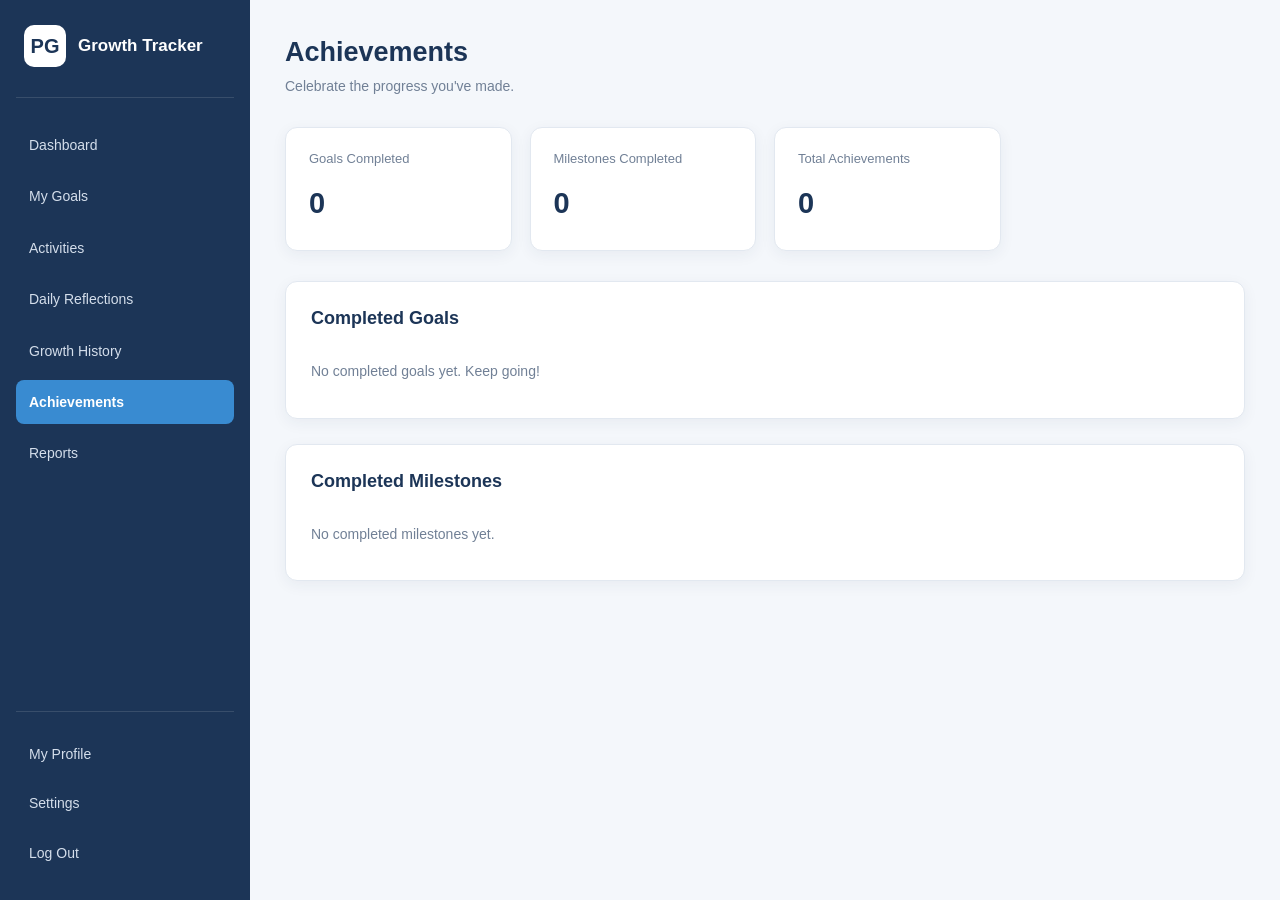
==== frontend/achievements.html @ 1928756f "Completed frontend testing and created backend structure" ====
<!DOCTYPE html>
<html lang="en">
<head>
    <meta charset="UTF-8">
    <meta name="viewport" content="width=device-width, initial-scale=1.0">
    <title>Achievements | Personal Growth Tracker</title>
    <link rel="stylesheet" href="css/style.css">
</head>
<body class="app-page">

    <aside class="sidebar">
        <div class="sidebar-brand">
            <div class="brand-logo">PG</div>
            <h2>Growth Tracker</h2>
        </div>
        <nav class="sidebar-nav">
            <a href="dashboard.html">Dashboard</a>
            <a href="goals.html">My Goals</a>
            <a href="activities.html">Activities</a>
            <a href="reflections.html">Daily Reflections</a>
            <a href="growth-history.html">Growth History</a>
            <a href="achievements.html" class="active">Achievements</a>
            <a href="reports.html">Reports</a>
        </nav>
        <div class="sidebar-bottom">
            <a href="profile.html">My Profile</a>
            <a href="settings.html">Settings</a>
            <a href="index.html">Log Out</a>
        </div>
    </aside>

    <main class="main-content">
        <header class="page-header">
            <div>
                <h1>Achievements</h1>
                <p>Celebrate the progress you've made.</p>
            </div>
        </header>

        <section class="stats-grid">
            <article class="stat-card">
                <h3>Goals Completed</h3>
                <p id="achievement-goals-count">0</p>
            </article>

            <article class="stat-card">
                <h3>Milestones Completed</h3>
                <p id="achievement-milestones-count">0</p>
            </article>

            <article class="stat-card">
                <h3>Total Achievements</h3>
                <p id="achievement-total-count">0</p>
            </article>
        </section>

        <section class="content-section">
            <h2>Completed Goals</h2>
            <div id="completed-goals-container" class="content-list"></div>
        </section>

        <section class="content-section">
            <h2>Completed Milestones</h2>
            <div id="completed-milestones-container" class="content-list"></div>
        </section>
    </main>

    <script src="js/common.js"></script>
    <script src="js/achievements.js"></script>
</body>
</html>
---- frontend/css/style.css ----
/* =====================================================
   PERSONAL GROWTH TRACKER
   Main Stylesheet
   Owner: Musa Tiyiselani Mathebula
===================================================== */


/* =====================================================
   1. GLOBAL STYLES
===================================================== */

:root {
    --primary: #1c3557;
    --primary-light: #245586;
    --secondary: #398bd1;
    --secondary-light: #e8f3fc;

    --background: #f4f7fb;
    --surface: #ffffff;

    --text-primary: #263445;
    --text-secondary: #718096;

    --border: #e2e8f0;

    --success: #28a36a;
    --success-light: #e8f7ef;

    --warning: #e6a23c;
    --warning-light: #fff6e5;

    --danger: #dc5353;
    --danger-light: #fff0f0;

    --shadow: 0 4px 15px rgba(28, 53, 87, 0.06);

    --radius: 12px;
    --transition: 0.25s ease;
}

* {
    margin: 0;
    padding: 0;
    box-sizing: border-box;
}

html {
    scroll-behavior: smooth;
}

body {
    font-family: "Roboto", Arial, sans-serif;
    background: var(--background);
    color: var(--text-primary);
    font-size: 15px;
    line-height: 1.6;
}

button,
input,
select,
textarea {
    font: inherit;
}

button {
    cursor: pointer;
}

a {
    color: var(--secondary);
    text-decoration: none;
    transition: var(--transition);
}

a:hover {
    color: var(--primary);
}

h1,
h2,
h3,
h4 {
    color: var(--primary);
    line-height: 1.3;
}

p {
    color: var(--text-secondary);
}

img {
    max-width: 100%;
}


/* =====================================================
   2. BUTTONS
===================================================== */

.primary-button,
.secondary-button {
    display: inline-flex;
    justify-content: center;
    align-items: center;
    gap: 8px;

    padding: 11px 20px;

    border: none;
    border-radius: 8px;

    font-weight: 600;
    font-size: 14px;

    transition: var(--transition);
}

.primary-button {
    background: var(--primary);
    color: white;
}

.primary-button:hover {
    background: var(--primary-light);
    color: white;
    transform: translateY(-1px);
}

.secondary-button {
    background: var(--secondary-light);
    color: var(--primary);
    border: 1px solid var(--border);
}

.secondary-button:hover {
    background: #d8eafa;
}

button:disabled {
    opacity: 0.6;
    cursor: not-allowed;
}


/* =====================================================
   3. FORM ELEMENTS
===================================================== */

.app-form {
    width: 100%;
    max-width: 750px;
}

.form-group {
    display: flex;
    flex-direction: column;
    gap: 7px;
    margin-bottom: 20px;
}

.form-group label {
    color: var(--text-primary);
    font-size: 14px;
    font-weight: 600;
}

input,
select,
textarea {
    width: 100%;
    padding: 12px 14px;

    background: var(--surface);
    color: var(--text-primary);

    border: 1px solid var(--border);
    border-radius: 8px;

    outline: none;
    transition: var(--transition);
}

input:focus,
select:focus,
textarea:focus {
    border-color: var(--secondary);
    box-shadow: 0 0 0 3px rgba(57, 139, 209, 0.12);
}

input::placeholder,
textarea::placeholder {
    color: #a0aec0;
}

textarea {
    resize: vertical;
    min-height: 100px;
}

input[type="checkbox"] {
    width: 16px;
    height: 16px;
    accent-color: var(--primary);
    cursor: pointer;
}

.remember-option {
    display: flex;
    align-items: center;
    gap: 8px;
    font-size: 13px;
    font-weight: 400;
}

.remember-option input {
    width: auto;
}

.form-message {
    margin-top: 12px;
    font-size: 13px;
    font-weight: 500;
}


/* =====================================================
   4. LOGIN, REGISTER AND PASSWORD RECOVERY
===================================================== */

.auth-page {
    min-height: 100vh;

    display: flex;
    align-items: center;
    justify-content: center;

    padding: 30px 18px;

    background:
        radial-gradient(circle at top left, #e1effc, transparent 40%),
        var(--background);
}

.auth-container {
    width: 100%;
    max-width: 460px;
    margin: auto;
}

.auth-brand {
    text-align: center;
    margin-bottom: 30px;
}

.brand-logo {
    width: 52px;
    height: 52px;

    display: flex;
    align-items: center;
    justify-content: center;

    background: var(--primary);
    color: white;

    border-radius: 14px;

    font-size: 20px;
    font-weight: 700;
}

.auth-brand .brand-logo {
    margin: 0 auto 15px;
}

.auth-brand h1 {
    font-size: 25px;
    margin-bottom: 8px;
}

.auth-brand p {
    font-size: 14px;
    max-width: 330px;
    margin: auto;
}

.auth-card {
    background: var(--surface);
    padding: 35px;

    border: 1px solid var(--border);
    border-radius: 16px;

    box-shadow: var(--shadow);
}

.auth-heading {
    text-align: center;
    margin-bottom: 28px;
}

.auth-heading h2 {
    font-size: 23px;
    margin-bottom: 8px;
}

.auth-heading p {
    font-size: 13px;
}

.auth-card .form-group {
    margin-bottom: 18px;
}

.auth-card .primary-button {
    width: 100%;
    margin-top: 5px;
}

.auth-options {
    display: flex;
    justify-content: space-between;
    align-items: center;
    gap: 10px;

    margin-bottom: 20px;

    font-size: 12px;
}

.auth-options a {
    font-weight: 600;
}

.auth-footer {
    text-align: center;
    margin-top: 25px;
    font-size: 13px;
}

.auth-footer a {
    font-weight: 600;
}

.auth-bottom {
    text-align: center;
    margin-top: 25px;
    font-size: 12px;
    color: var(--text-secondary);
}


/* =====================================================
   5. MAIN APPLICATION LAYOUT
===================================================== */

.app-page {
    min-height: 100vh;
}

.sidebar {
    width: 250px;
    height: 100vh;

    position: fixed;
    top: 0;
    left: 0;
    z-index: 100;

    display: flex;
    flex-direction: column;

    padding: 25px 16px;

    background: var(--primary);
    color: white;
}

.sidebar-brand {
    display: flex;
    align-items: center;
    gap: 12px;

    padding: 0 8px 30px;

    border-bottom: 1px solid rgba(255, 255, 255, 0.12);
}

.sidebar-brand .brand-logo {
    width: 42px;
    height: 42px;
    background: white;
    color: var(--primary);
    border-radius: 10px;
}

.sidebar-brand h2 {
    color: white;
    font-size: 17px;
}

.sidebar-nav {
    display: flex;
    flex-direction: column;
    gap: 7px;

    margin-top: 25px;
}

.sidebar-nav a,
.sidebar-bottom a {
    display: block;
    padding: 11px 13px;

    color: #d4deeb;
    font-size: 14px;

    border-radius: 8px;
}

.sidebar-nav a:hover,
.sidebar-bottom a:hover {
    background: rgba(255, 255, 255, 0.1);
    color: white;
}

.sidebar-nav a.active {
    background: var(--secondary);
    color: white;
    font-weight: 600;
}

.sidebar-bottom {
    display: flex;
    flex-direction: column;
    gap: 5px;

    margin-top: auto;
    padding-top: 20px;

    border-top: 1px solid rgba(255, 255, 255, 0.12);
}

.main-content {
    margin-left: 250px;
    padding: 35px;
    min-height: 100vh;
}


/* =====================================================
   6. PAGE HEADERS
===================================================== */

.page-header {
    display: flex;
    align-items: center;
    justify-content: space-between;
    gap: 20px;

    margin-bottom: 30px;
}

.page-header h1 {
    font-size: 27px;
    margin-bottom: 5px;
}

.page-header p {
    font-size: 14px;
}

.profile-link {
    padding: 9px 15px;

    background: white;
    border: 1px solid var(--border);
    border-radius: 8px;

    font-size: 13px;
    font-weight: 600;
}


/* =====================================================
   7. DASHBOARD STATISTICS
===================================================== */

.stats-grid {
    display: grid;
    grid-template-columns: repeat(4, minmax(0, 1fr));
    gap: 18px;

    margin-bottom: 30px;
}

.stat-card {
    padding: 23px;

    background: var(--surface);
    border: 1px solid var(--border);
    border-radius: var(--radius);

    box-shadow: var(--shadow);
}

.stat-card h3 {
    color: var(--text-secondary);
    font-size: 13px;
    font-weight: 500;

    margin-bottom: 12px;
}

.stat-card p {
    color: var(--primary);
    font-size: 29px;
    font-weight: 700;
}


/* =====================================================
   8. CONTENT SECTIONS AND CARDS
===================================================== */

.content-section {
    padding: 25px;
    margin-bottom: 25px;

    background: var(--surface);
    border: 1px solid var(--border);
    border-radius: var(--radius);

    box-shadow: var(--shadow);
}

.content-section h2 {
    font-size: 18px;
    margin-bottom: 20px;
}

.section-heading {
    display: flex;
    align-items: center;
    justify-content: space-between;
    gap: 15px;

    margin-bottom: 20px;
}

.section-heading h2 {
    margin-bottom: 0;
}

.section-heading a {
    font-size: 13px;
    font-weight: 600;
}


/* =====================================================
   9. GROWTH AREAS
===================================================== */

.growth-area-grid {
    display: grid;
    grid-template-columns: repeat(2, minmax(0, 1fr));
    gap: 18px;
}

.growth-card {
    padding: 20px;

    background: #fbfcfe;
    border: 1px solid var(--border);
    border-radius: 10px;
}

.growth-card h3 {
    font-size: 14px;
    margin-bottom: 15px;
}

.progress-track {
    width: 100%;
    height: 9px;

    background: #e9eef5;
    border-radius: 20px;
    overflow: hidden;
}

.progress-fill {
    width: 0%;
    height: 100%;

    background: var(--secondary);
    border-radius: 20px;

    transition: width 0.5s ease;
}

.growth-percentage {
    margin-top: 10px;
    font-size: 13px;
    font-weight: 600;
    color: var(--primary);
}


/* =====================================================
   10. GOALS AND ACTIVITY LISTS
===================================================== */

.content-list {
    display: flex;
    flex-direction: column;
    gap: 15px;
}

.content-list > p {
    font-size: 14px;
    padding: 10px 0;
}

.goal-card,
.activity-card,
.reflection-card,
.achievement-card {
    padding: 20px;

    background: #fbfcfe;
    border: 1px solid var(--border);
    border-radius: 10px;

    transition: var(--transition);
}

.goal-card:hover,
.activity-card:hover,
.reflection-card:hover {
    border-color: #c5d9ec;
    box-shadow: var(--shadow);
}

.goal-card h3,
.activity-card h3,
.reflection-card h3,
.achievement-card h3 {
    font-size: 16px;
    margin-bottom: 8px;
}

.goal-card p,
.activity-card p,
.reflection-card p,
.achievement-card p {
    font-size: 13px;
    margin-bottom: 8px;
}

.goal-card .progress-track {
    margin-top: 15px;
}

.goal-card .goal-actions,
.activity-card .activity-actions {
    display: flex;
    flex-wrap: wrap;
    gap: 10px;
    margin-top: 15px;
}

.goal-card button,
.activity-card button {
    padding: 7px 12px;
    border: none;
    border-radius: 6px;
    font-size: 12px;
    font-weight: 600;
}

.edit-button {
    background: var(--secondary-light);
    color: var(--primary);
}

.delete-button {
    background: var(--danger-light);
    color: var(--danger);
}

.complete-button {
    background: var(--success-light);
    color: var(--success);
}


/* =====================================================
   11. MILESTONES
===================================================== */

.milestone-list {
    display: flex;
    flex-direction: column;
    gap: 10px;
    margin-top: 15px;
}

.milestone-item {
    display: flex;
    align-items: center;
    gap: 10px;

    padding: 10px;

    background: white;
    border: 1px solid var(--border);
    border-radius: 8px;
}

.milestone-item label {
    font-size: 13px;
}

.milestone-item input {
    width: auto;
}


/* =====================================================
   12. CHARTS AND GROWTH HISTORY
===================================================== */

.chart-container {
    position: relative;
    width: 100%;
    min-height: 300px;

    padding: 15px;

    background: #fbfcfe;
    border: 1px solid var(--border);
    border-radius: 10px;
}

.chart-container canvas {
    display: block;
    width: 100%;
    max-width: 100%;
    min-height: 250px;
}

#chart-empty-message {
    text-align: center;
    font-size: 13px;
    padding: 20px;
}


/* =====================================================
   13. ACHIEVEMENTS
===================================================== */

.achievement-card {
    display: flex;
    align-items: flex-start;
    gap: 15px;
}

.achievement-icon {
    width: 45px;
    height: 45px;

    display: flex;
    align-items: center;
    justify-content: center;

    flex-shrink: 0;

    background: var(--warning-light);
    border-radius: 12px;

    font-size: 22px;
}

.achievement-card h3 {
    margin-bottom: 5px;
}

.achievement-card p {
    margin-bottom: 0;
}


/* =====================================================
   14. REPORTS
===================================================== */

.report-controls {
    display: flex;
    align-items: center;
    flex-wrap: wrap;
    gap: 15px;
}

.report-controls label {
    font-size: 14px;
    font-weight: 600;
}

.report-controls select {
    width: auto;
    min-width: 180px;
}

#report-summary {
    padding: 15px;
    background: #fbfcfe;
    border-radius: 8px;
}

#report-summary p {
    font-size: 14px;
    margin-bottom: 8px;
}

#report-growth-breakdown {
    display: flex;
    flex-direction: column;
    gap: 15px;
}


/* =====================================================
   15. PROFILE
===================================================== */

#profile-account-info {
    padding: 18px;
    background: #fbfcfe;
    border: 1px solid var(--border);
    border-radius: 10px;
}

#profile-account-info p {
    margin-bottom: 10px;
    font-size: 14px;
}


/* =====================================================
   16. SETTINGS
===================================================== */

#settings-form {
    max-width: 600px;
}

#settings-form .form-group {
    padding: 12px 0;
}

#settings-form .remember-option {
    cursor: pointer;
}


/* =====================================================
   17. EMPTY STATES
===================================================== */

.empty-state {
    padding: 35px 20px;
    text-align: center;
}

.empty-state h3 {
    margin-bottom: 8px;
}

.empty-state p {
    font-size: 13px;
}


/* =====================================================
   18. UTILITY CLASSES
===================================================== */

.text-success {
    color: var(--success);
}

.text-danger {
    color: var(--danger);
}

.text-warning {
    color: var(--warning);
}

.text-muted {
    color: var(--text-secondary);
}

.hidden {
    display: none !important;
}

.full-width {
    width: 100%;
}


/* =====================================================
   19. DARK MODE
===================================================== */

body.dark-mode {
    --background: #121c2b;
    --surface: #1c293a;

    --text-primary: #e5edf7;
    --text-secondary: #a4b2c5;

    --border: #34445a;

    --primary: #a9c9ed;
    --primary-light: #c0dcf7;

    --secondary: #63a9e8;
    --secondary-light: #263e56;

    --success-light: #1d4034;
    --warning-light: #44391f;
    --danger-light: #472c35;

    --shadow: 0 4px 15px rgba(0, 0, 0, 0.15);
}

body.dark-mode .sidebar {
    background: #101a29;
}

body.dark-mode .sidebar-brand h2,
body.dark-mode .sidebar-nav a,
body.dark-mode .sidebar-bottom a {
    color: #e5edf7;
}

body.dark-mode .sidebar-nav a.active {
    background: #285d8c;
}

body.dark-mode .growth-card,
body.dark-mode .goal-card,
body.dark-mode .activity-card,
body.dark-mode .reflection-card,
body.dark-mode .achievement-card,
body.dark-mode .chart-container,
body.dark-mode #report-summary,
body.dark-mode #profile-account-info {
    background: #243449;
    border-color: var(--border);
}

body.dark-mode input,
body.dark-mode select,
body.dark-mode textarea {
    background: #243449;
    color: var(--text-primary);
    border-color: var(--border);
}

body.dark-mode .profile-link {
    background: var(--surface);
    border-color: var(--border);
}

body.dark-mode .progress-track {
    background: #3b4c61;
}

body.dark-mode .auth-page {
    background: #121c2b;
}

body.dark-mode .auth-card {
    background: var(--surface);
    border-color: var(--border);
}

body.dark-mode .auth-brand h1,
body.dark-mode .auth-heading h2 {
    color: var(--text-primary);
}


/* =====================================================
   20. RESPONSIVE DESIGN - TABLETS
===================================================== */

@media (max-width: 1100px) {

    .stats-grid {
        grid-template-columns: repeat(2, minmax(0, 1fr));
    }

    .main-content {
        padding: 25px;
    }

    .sidebar {
        width: 220px;
    }

    .main-content {
        margin-left: 220px;
    }
}


/* =====================================================
   21. RESPONSIVE DESIGN - MOBILE
===================================================== */

@media (max-width: 760px) {

    .sidebar {
        position: relative;
        width: 100%;
        height: auto;

        padding: 15px;
    }

    .sidebar-brand {
        padding-bottom: 15px;
    }

    .sidebar-nav {
        display: grid;
        grid-template-columns: repeat(2, minmax(0, 1fr));
        gap: 5px;

        margin-top: 15px;
    }

    .sidebar-nav a,
    .sidebar-bottom a {
        padding: 9px;
        font-size: 12px;
    }

    .sidebar-bottom {
        display: grid;
        grid-template-columns: repeat(3, minmax(0, 1fr));
        gap: 5px;

        margin-top: 15px;
        padding-top: 12px;
    }

    .main-content {
        margin-left: 0;
        padding: 20px 15px;
    }

    .page-header {
        align-items: flex-start;
        flex-direction: column;
    }

    .page-header h1 {
        font-size: 23px;
    }

    .stats-grid {
        grid-template-columns: repeat(2, minmax(0, 1fr));
        gap: 12px;
    }

    .stat-card {
        padding: 17px;
    }

    .stat-card p {
        font-size: 24px;
    }

    .growth-area-grid {
        grid-template-columns: 1fr;
    }

    .content-section {
        padding: 18px;
    }

    .report-controls {
        align-items: stretch;
        flex-direction: column;
    }

    .report-controls select {
        width: 100%;
    }
}


/* =====================================================
   22. RESPONSIVE DESIGN - SMALL MOBILE
===================================================== */

@media (max-width: 420px) {

    .stats-grid {
        grid-template-columns: 1fr;
    }

    .auth-card {
        padding: 25px 20px;
    }

    .auth-brand h1 {
        font-size: 21px;
    }

    .section-heading {
        align-items: flex-start;
        flex-direction: column;
    }

    .sidebar-nav {
        grid-template-columns: 1fr;
    }

    .sidebar-bottom {
        grid-template-columns: 1fr;
    }
}
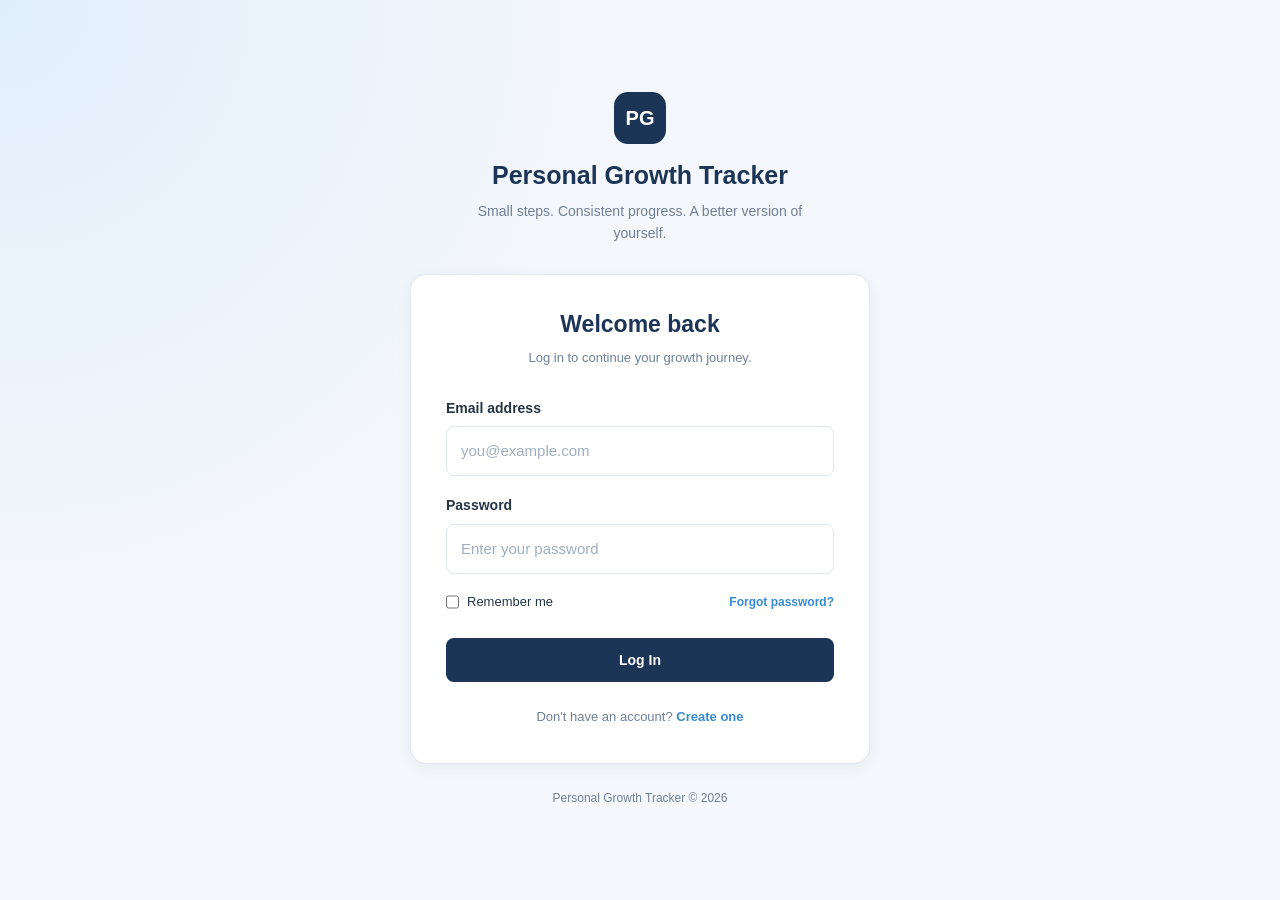
==== commit f2642851: "Completed backend using Claude." ====
--- a/frontend/achievements.html
+++ b/frontend/achievements.html
@@ -26,7 +26,7 @@
         <div class="sidebar-bottom">
             <a href="profile.html">My Profile</a>
             <a href="settings.html">Settings</a>
-            <a href="index.html">Log Out</a>
+            <a href="index.html" class="logout-button">Log Out</a>
         </div>
     </aside>
 
--- a/frontend/css/style.css
+++ b/frontend/css/style.css
@@ -1141,3 +1141,125 @@
         grid-template-columns: 1fr;
     }
 }
+
+/* =====================================================
+   11. ADDITIONS FOR API-CONNECTED PAGES
+===================================================== */
+
+[hidden] {
+    display: none !important;
+}
+
+.form-message.message-success {
+    color: var(--success);
+}
+
+.form-message.message-error {
+    color: var(--danger);
+}
+
+.goal-card-header,
+.activity-card-header,
+.reflection-card-header {
+    display: flex;
+    justify-content: space-between;
+    align-items: flex-start;
+    gap: 12px;
+}
+
+.goal-menu {
+    position: relative;
+    flex-shrink: 0;
+}
+
+.goal-menu-toggle {
+    width: 32px;
+    height: 32px;
+    background: none;
+    border: 1px solid var(--border);
+    border-radius: 8px;
+    color: var(--text-secondary);
+    font-size: 18px;
+    cursor: pointer;
+}
+
+.goal-menu-items {
+    position: absolute;
+    right: 0;
+    top: 38px;
+    z-index: 5;
+    display: flex;
+    flex-direction: column;
+    min-width: 120px;
+    background: var(--surface);
+    border: 1px solid var(--border);
+    border-radius: var(--radius);
+    box-shadow: var(--shadow);
+}
+
+.goal-menu-items button {
+    padding: 10px 14px;
+    background: none;
+    border: none;
+    text-align: left;
+    color: var(--text-primary);
+    font: inherit;
+    cursor: pointer;
+}
+
+.goal-menu-items button:hover {
+    background: var(--secondary-light);
+}
+
+.link-button {
+    padding: 4px 6px;
+    background: none;
+    border: none;
+    color: var(--secondary);
+    font: inherit;
+    font-size: 13px;
+    cursor: pointer;
+}
+
+.link-button:hover {
+    text-decoration: underline;
+}
+
+.milestone-form {
+    display: flex;
+    gap: 8px;
+    margin-top: 10px;
+}
+
+.milestone-form input {
+    flex: 1;
+}
+
+.profile-picture-row {
+    display: flex;
+    flex-wrap: wrap;
+    align-items: flex-start;
+    gap: 24px;
+}
+
+.growth-area-card {
+    padding: 20px;
+    background: var(--surface);
+    border: 1px solid var(--border);
+    border-radius: var(--radius);
+    box-shadow: var(--shadow);
+}
+
+.growth-area-card h3 {
+    font-size: 16px;
+    margin-bottom: 10px;
+}
+
+.growth-area-card p {
+    font-size: 13px;
+    margin-bottom: 8px;
+}
+
+.growth-area-card .progress-track {
+    margin: 12px 0;
+}
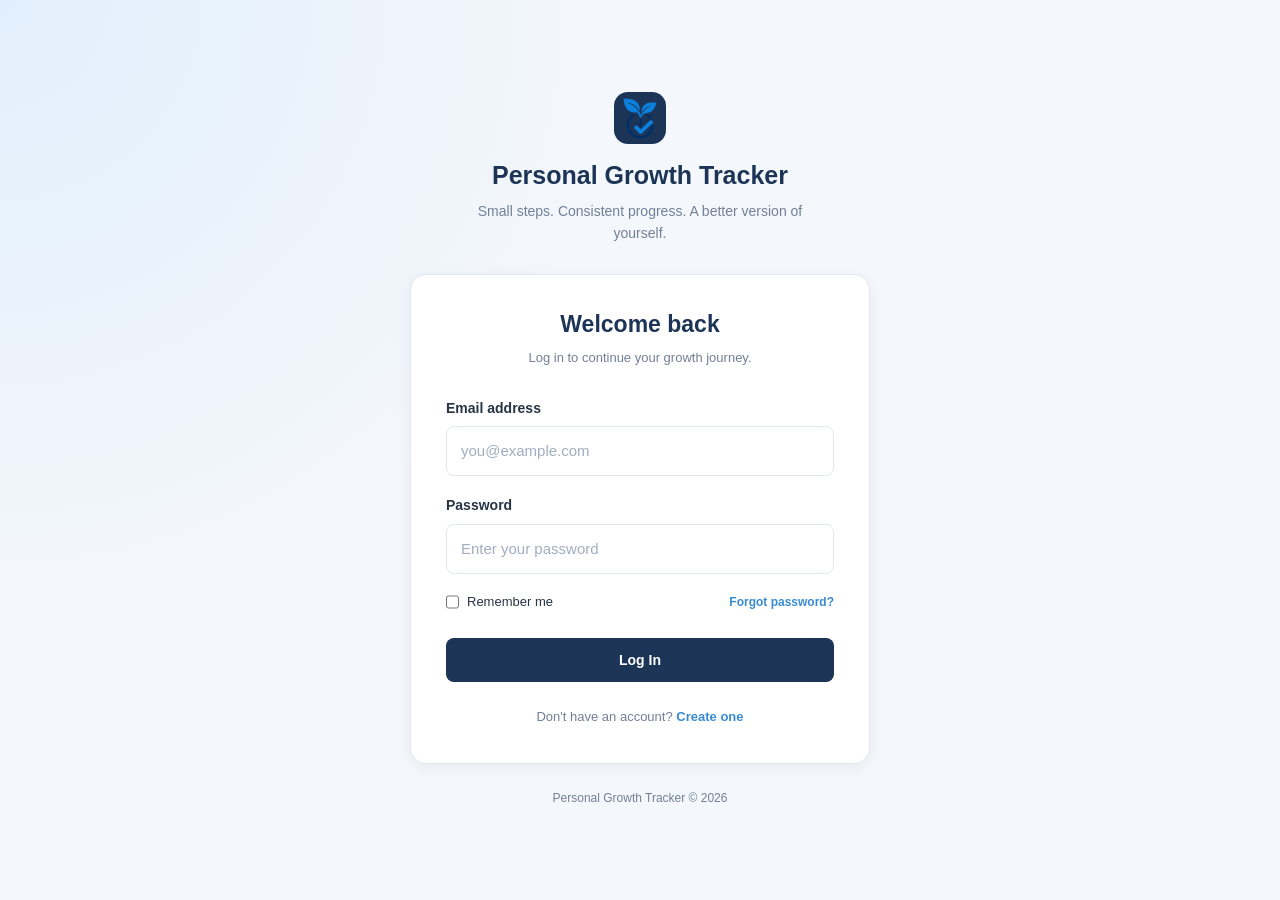
==== commit 5c05d0f1: "Added a logo/favicon." ====
--- a/frontend/achievements.html
+++ b/frontend/achievements.html
@@ -4,6 +4,8 @@
 <head>
     <meta charset="UTF-8">
     <meta name="viewport" content="width=device-width, initial-scale=1.0">
+<link rel="icon" href="favicon.ico" sizes="any">
+<link rel="icon" type="image/png" href="assets/favicon.png">
     <title>Achievements | Personal Growth Tracker</title>
     <link rel="stylesheet" href="css/style.css">
 </head>
@@ -11,7 +13,7 @@
 
     <aside class="sidebar">
         <div class="sidebar-brand">
-            <div class="brand-logo">PG</div>
+            <div class="brand-logo"><img src="assets/logo.png" alt="Personal Growth Tracker logo"></div>
             <h2>Growth Tracker</h2>
         </div>
         <nav class="sidebar-nav">
@@ -66,6 +68,7 @@
         </section>
     </main>
 
+    <script src="js/config.js"></script>
     <script src="js/common.js"></script>
     <script src="js/achievements.js"></script>
 </body>
--- a/frontend/css/style.css
+++ b/frontend/css/style.css
@@ -1263,3 +1263,13 @@
 .growth-area-card .progress-track {
     margin: 12px 0;
 }
+
+
+/* Logo image inside the existing brand boxes */
+.brand-logo img {
+    width: 100%;
+    height: 100%;
+    object-fit: contain;
+    border-radius: inherit;
+    display: block;
+}
